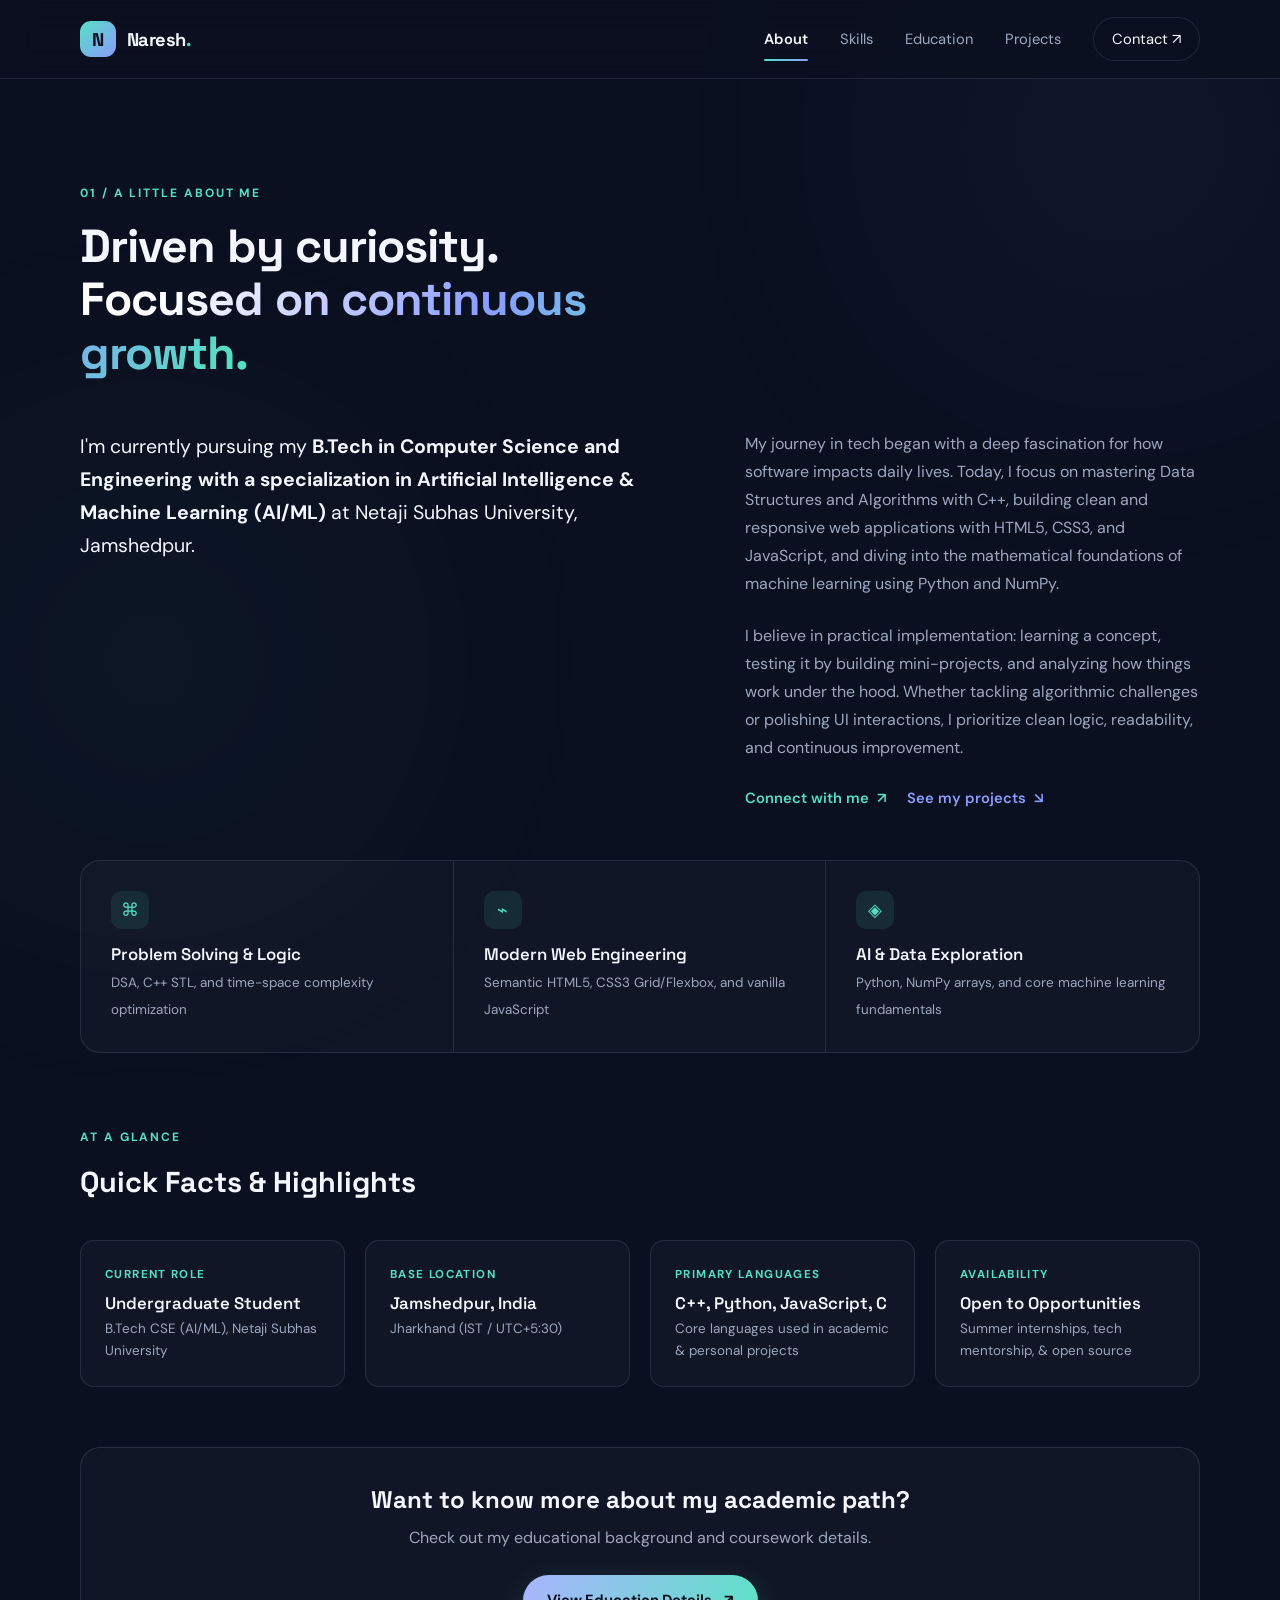
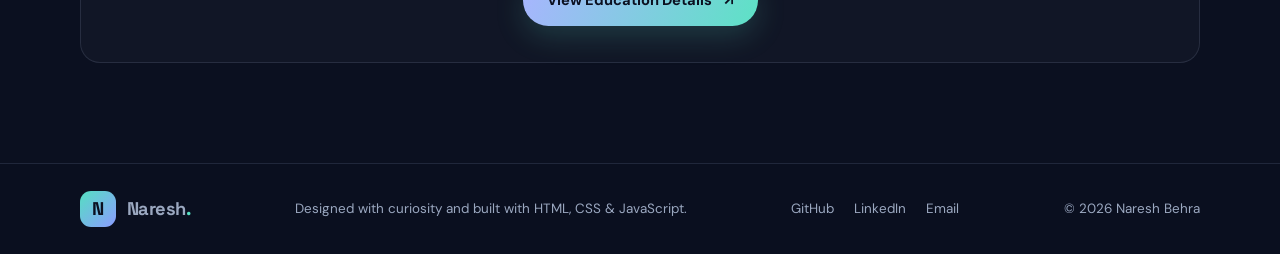
==== about.html @ 18ef7a57 "feat: complete professional portfolio upgrade with assets" ====
<!DOCTYPE html>
<html lang="en">

<head>
    <meta charset="UTF-8">
    <meta name="viewport" content="width=device-width, initial-scale=1.0">

    <meta name="description"
        content="About Naresh Behra - B.Tech CSE (AI/ML) undergraduate, developer, and problem solver from Jamshedpur.">
    <meta name="keywords" content="Naresh Behra, About, Bio, CSE AI ML, Jamshedpur, Netaji Subhas University">
    <meta name="theme-color" content="#0b1020">

    <title>About | Naresh Behra</title>

    <!-- Google Fonts -->
    <link rel="preconnect" href="https://fonts.googleapis.com">
    <link rel="preconnect" href="https://fonts.gstatic.com" crossorigin>
    <link
        href="https://fonts.googleapis.com/css2?family=DM+Sans:ital,wght@0,400;0,500;0,600;0,700;1,400&family=Space+Grotesk:wght@400;500;600;700&display=swap"
        rel="stylesheet">

    <!-- CSS -->
    <link rel="stylesheet" href="style.css">

    <!-- JavaScript -->
    <script src="script.js" defer></script>
</head>

<body>

    <!-- Background Glows -->
    <div class="ambient ambient-one" aria-hidden="true"></div>
    <div class="ambient ambient-two" aria-hidden="true"></div>

    <!-- Navigation Header -->
    <header class="site-header">
        <nav class="nav container" aria-label="Main navigation">
            <a class="brand" href="index.html">
                <span class="brand-mark">N</span>
                <span>Naresh<span class="brand-dot">.</span></span>
            </a>

            <button class="menu-toggle" id="menuToggle" aria-label="Open navigation" aria-expanded="false">
                ☰
            </button>

            <div class="nav-links" id="navLinks">
                <a href="about.html" class="active">About</a>
                <a href="skills.html">Skills</a>
                <a href="education.html">Education</a>
                <a href="projects.html">Projects</a>
                <a href="contact.html" class="nav-contact">Contact <span>↗</span></a>
            </div>
        </nav>
    </header>

    <!-- Main Content -->
    <main>
        <section class="section container">
            <div class="section-heading">
                <p class="eyebrow">01 / A LITTLE ABOUT ME</p>
                <h2>
                    Driven by curiosity.<br>
                    <span class="gradient-text">Focused on continuous growth.</span>
                </h2>
            </div>

            <!-- About Intro Grid -->
            <div class="about-grid">
                <p class="about-lead">
                    I'm currently pursuing my <strong>B.Tech in Computer Science and Engineering with a specialization in
                    Artificial Intelligence & Machine Learning (AI/ML)</strong> at Netaji Subhas University, Jamshedpur.
                </p>

                <div class="about-detail">
                    <p>
                        My journey in tech began with a deep fascination for how software impacts daily lives. Today, I
                        focus on mastering Data Structures and Algorithms with C++, building clean and responsive web
                        applications with HTML5, CSS3, and JavaScript, and diving into the mathematical foundations of
                        machine learning using Python and NumPy.
                    </p>

                    <p>
                        I believe in practical implementation: learning a concept, testing it by building mini-projects,
                        and analyzing how things work under the hood. Whether tackling algorithmic challenges or
                        polishing UI interactions, I prioritize clean logic, readability, and continuous improvement.
                    </p>

                    <div style="display: flex; gap: 20px; align-items: center; margin-top: 10px;">
                        <a class="text-link" href="contact.html">Connect with me <span>↗</span></a>
                        <a class="text-link" href="projects.html" style="color: var(--accent);">See my projects <span>↘</span></a>
                    </div>
                </div>
            </div>

            <!-- Core Focus Pillars Strip -->
            <div class="value-strip">
                <div>
                    <span class="value-icon">⌘</span>
                    <strong>Problem Solving & Logic</strong>
                    <small>DSA, C++ STL, and time-space complexity optimization</small>
                </div>

                <div>
                    <span class="value-icon">⌁</span>
                    <strong>Modern Web Engineering</strong>
                    <small>Semantic HTML5, CSS3 Grid/Flexbox, and vanilla JavaScript</small>
                </div>

                <div>
                    <span class="value-icon">◈</span>
                    <strong>AI & Data Exploration</strong>
                    <small>Python, NumPy arrays, and core machine learning fundamentals</small>
                </div>
            </div>

            <!-- Quick Profile Snapshot Cards -->
            <div style="margin-top: 70px;">
                <div class="section-heading" style="margin-bottom: 30px;">
                    <p class="eyebrow">AT A GLANCE</p>
                    <h3 style="font: 700 1.8rem 'Space Grotesk', sans-serif; margin: 0;">Quick Facts & Highlights</h3>
                </div>

                <div class="info-cards-grid">
                    <div class="info-card">
                        <div class="info-card-label">Current Role</div>
                        <div class="info-card-value">Undergraduate Student</div>
                        <p class="info-card-desc">B.Tech CSE (AI/ML), Netaji Subhas University</p>
                    </div>

                    <div class="info-card">
                        <div class="info-card-label">Base Location</div>
                        <div class="info-card-value">Jamshedpur, India</div>
                        <p class="info-card-desc">Jharkhand (IST / UTC+5:30)</p>
                    </div>

                    <div class="info-card">
                        <div class="info-card-label">Primary Languages</div>
                        <div class="info-card-value">C++, Python, JavaScript, C</div>
                        <p class="info-card-desc">Core languages used in academic & personal projects</p>
                    </div>

                    <div class="info-card">
                        <div class="info-card-label">Availability</div>
                        <div class="info-card-value">Open to Opportunities</div>
                        <p class="info-card-desc">Summer internships, tech mentorship, & open source</p>
                    </div>
                </div>
            </div>

            <!-- Call to action block -->
            <div style="margin-top: 60px; padding: 36px; border-radius: var(--radius-lg); background: var(--surface-card); border: 1px solid var(--line); text-align: center;">
                <h3 style="margin: 0 0 10px; font: 700 1.5rem 'Space Grotesk', sans-serif;">Want to know more about my academic path?</h3>
                <p style="color: var(--muted); margin: 0 0 24px;">Check out my educational background and coursework details.</p>
                <a href="education.html" class="button button-primary">View Education Details <span>↗</span></a>
            </div>

        </section>
    </main>

    <!-- Footer -->
    <footer class="site-footer">
        <div class="container footer-inner">
            <a class="brand" href="index.html">
                <span class="brand-mark">N</span>
                <span>Naresh<span class="brand-dot">.</span></span>
            </a>

            <p>Designed with curiosity and built with HTML, CSS & JavaScript.</p>

            <div class="footer-links">
                <a href="https://github.com/NB-CSE" target="_blank" rel="noopener noreferrer">GitHub</a>
                <a href="https://www.linkedin.com/in/naresh-b25269381" target="_blank" rel="noopener noreferrer">LinkedIn</a>
                <a href="mailto:nareshbehra911@gmail.com">Email</a>
            </div>

            <span>© <span class="current-year">2026</span> Naresh Behra</span>
        </div>
    </footer>

</body>

</html>
---- style.css ----
@import url('https://fonts.googleapis.com/css2?family=DM+Sans:ital,wght@0,400;0,500;0,600;0,700;1,400&family=Space+Grotesk:wght@400;500;600;700&display=swap');

/* ==========================================================================
   1. ROOT VARIABLES & THEME SETUP
   ========================================================================== */

:root {
    --bg: #0b1020;
    --surface: #111a2e;
    --surface-2: #151f35;
    --surface-card: rgba(255, 255, 255, 0.028);
    --surface-card-hover: rgba(255, 255, 255, 0.055);
    --text: #f4f7ff;
    --muted: #9ba8c0;
    --line: rgba(184, 202, 235, .13);
    --line-highlight: rgba(85, 223, 194, 0.35);
    --accent: #8b9cff;
    --accent-2: #55dfc2;
    --accent-glow: rgba(85, 223, 194, 0.18);
    --max: 1120px;
    --radius-sm: 8px;
    --radius-md: 14px;
    --radius-lg: 20px;
    --radius-full: 9999px;
    --shadow-soft: 0 10px 30px rgba(0, 0, 0, 0.35);
    --shadow-hover: 0 20px 45px rgba(0, 0, 0, 0.45);
}

/* ==========================================================================
   2. GLOBAL RESET & BASE STYLES
   ========================================================================== */

*, *::before, *::after {
    box-sizing: border-box;
}

html {
    scroll-behavior: smooth;
    scroll-padding-top: 90px;
}

body {
    margin: 0;
    color: var(--text);
    background: var(--bg);
    font-family: 'DM Sans', -apple-system, BlinkMacSystemFont, 'Segoe UI', Roboto, sans-serif;
    line-height: 1.65;
    overflow-x: hidden;
    -webkit-font-smoothing: antialiased;
    -moz-osx-font-smoothing: grayscale;
}

a {
    color: inherit;
    text-decoration: none;
}

button, input, textarea {
    font: inherit;
}

img {
    max-width: 100%;
    height: auto;
    display: block;
}

.container {
    width: min(var(--max), calc(100% - 48px));
    margin-inline: auto;
}

/* ==========================================================================
   3. AMBIENT GLOW BACKGROUNDS
   ========================================================================== */

.ambient {
    position: fixed;
    border-radius: 50%;
    filter: blur(140px);
    z-index: -1;
    pointer-events: none;
    opacity: 0.65;
}

.ambient-one {
    top: -120px;
    right: -100px;
    width: 520px;
    height: 520px;
    background: radial-gradient(circle, rgba(139, 156, 255, .22), transparent 70%);
}

.ambient-two {
    top: 40%;
    left: -150px;
    width: 600px;
    height: 600px;
    background: radial-gradient(circle, rgba(85, 223, 194, .14), transparent 70%);
}

/* ==========================================================================
   4. NAVIGATION BAR
   ========================================================================== */

.site-header {
    position: sticky;
    top: 0;
    z-index: 100;
    background: rgba(11, 16, 32, .82);
    backdrop-filter: blur(18px);
    -webkit-backdrop-filter: blur(18px);
    border-bottom: 1px solid var(--line);
    transition: background 0.3s;
}

.nav {
    min-height: 78px;
    display: flex;
    align-items: center;
    justify-content: space-between;
}

.brand {
    display: inline-flex;
    align-items: center;
    gap: 11px;
    font: 700 1.15rem 'Space Grotesk', sans-serif;
    letter-spacing: -.03em;
    transition: transform 0.2s;
}

.brand:hover {
    transform: scale(1.02);
}

.brand-mark {
    display: grid;
    place-items: center;
    width: 36px;
    height: 36px;
    border-radius: 11px;
    color: #0b1020;
    background: linear-gradient(135deg, var(--accent-2), var(--accent));
    font-weight: 800;
}

.brand-dot {
    color: var(--accent-2);
}

.nav-links {
    display: flex;
    align-items: center;
    gap: 32px;
    color: var(--muted);
    font-size: .92rem;
}

.nav-links a {
    position: relative;
    padding: 6px 0;
    transition: color .2s;
}

.nav-links a:hover,
.nav-links a:focus-visible {
    color: var(--text);
}

/* Active Nav Link Styling */
.nav-links a.active {
    color: var(--text);
    font-weight: 600;
}

.nav-links a.active::after {
    content: '';
    position: absolute;
    bottom: -4px;
    left: 0;
    width: 100%;
    height: 2px;
    background: linear-gradient(90deg, var(--accent-2), var(--accent));
    border-radius: 2px;
}

.nav-contact {
    color: var(--text) !important;
    border: 1px solid var(--line);
    border-radius: var(--radius-full);
    padding: 9px 18px !important;
    transition: all .25s ease !important;
}

.nav-contact:hover {
    border-color: var(--accent-2);
    background: rgba(85, 223, 194, .1);
    transform: translateY(-2px);
}

.nav-contact.active {
    border-color: var(--accent-2) !important;
    background: rgba(85, 223, 194, .15) !important;
}

.nav-contact.active::after {
    display: none;
}

.menu-toggle {
    display: none;
    border: 1px solid var(--line);
    color: var(--text);
    background: var(--surface);
    border-radius: 10px;
    padding: 8px 12px;
    cursor: pointer;
    font-size: 1.15rem;
    transition: background 0.2s, border-color 0.2s;
}

.menu-toggle:hover {
    border-color: var(--accent-2);
}

/* ==========================================================================
   5. HERO SECTION
   ========================================================================== */

.hero {
    min-height: calc(100vh - 78px);
    display: grid;
    grid-template-columns: 1.15fr .85fr;
    gap: 40px;
    align-items: center;
    position: relative;
    padding-top: 40px;
    padding-bottom: 80px;
}

.eyebrow {
    display: inline-flex;
    align-items: center;
    gap: 9px;
    margin: 0 0 16px;
    font-size: .75rem;
    letter-spacing: .16em;
    font-weight: 700;
    color: var(--accent-2);
    text-transform: uppercase;
}

.status-dot {
    width: 8px;
    height: 8px;
    border-radius: 50%;
    background: var(--accent-2);
    box-shadow: 0 0 0 4px rgba(85, 223, 194, .25);
    animation: pulse 2.4s infinite;
}

@keyframes pulse {
    0%, 100% {
        box-shadow: 0 0 0 3px rgba(85, 223, 194, .3);
    }
    50% {
        box-shadow: 0 0 0 8px rgba(85, 223, 194, 0);
    }
}

h1 {
    font: 700 clamp(2.6rem, 5.2vw, 4.4rem) / 1.08 'Space Grotesk', sans-serif;
    letter-spacing: -.03em;
    margin: 0 0 22px;
}

.gradient-text {
    background: linear-gradient(120deg, #fff 15%, var(--accent) 60%, var(--accent-2) 95%);
    -webkit-background-clip: text;
    background-clip: text;
    -webkit-text-fill-color: transparent;
}

.outline-text {
    color: transparent;
    -webkit-text-stroke: 1px #8e9dbf;
}

.hero-description {
    max-width: 560px;
    color: var(--muted);
    font-size: 1.06rem;
    line-height: 1.7;
    margin-bottom: 30px;
}

.hero-actions {
    display: flex;
    flex-wrap: wrap;
    gap: 14px;
    align-items: center;
}

.button {
    display: inline-flex;
    align-items: center;
    gap: 12px;
    padding: 13px 24px;
    border-radius: var(--radius-full);
    font-weight: 700;
    font-size: .92rem;
    transition: transform .2s ease, box-shadow .2s ease, background .2s ease, border-color .2s ease;
    cursor: pointer;
}

.button:hover {
    transform: translateY(-3px);
}

.button-primary {
    color: #0b1020;
    background: linear-gradient(110deg, #a9b4ff, #5de2c5);
    box-shadow: 0 10px 30px rgba(94, 226, 197, .18);
    border: none;
}

.button-primary:hover {
    box-shadow: 0 15px 35px rgba(94, 226, 197, .3);
}

.button-quiet {
    border: 1px solid var(--line);
    background: rgba(255, 255, 255, .03);
    color: var(--text);
}

.button-quiet:hover {
    border-color: var(--accent);
    background: rgba(139, 156, 255, 0.1);
}

.hero-meta {
    display: flex;
    align-items: center;
    gap: 14px;
    margin-top: 36px;
    color: var(--muted);
    font-size: .84rem;
}

.meta-line {
    width: 32px;
    height: 1px;
    background: var(--line);
}

/* ==========================================================================
   6. STATS STRIP
   ========================================================================== */

.stats-strip {
    display: grid;
    grid-template-columns: repeat(auto-fit, minmax(180px, 1fr));
    gap: 20px;
    margin-top: 48px;
    padding: 24px 30px;
    border: 1px solid var(--line);
    border-radius: var(--radius-lg);
    background: rgba(17, 26, 46, 0.55);
    backdrop-filter: blur(10px);
}

.stat-item {
    display: flex;
    flex-direction: column;
}

.stat-number {
    font: 700 1.65rem 'Space Grotesk', sans-serif;
    color: var(--text);
    background: linear-gradient(135deg, #ffffff, var(--accent-2));
    -webkit-background-clip: text;
    -webkit-text-fill-color: transparent;
    line-height: 1.2;
}

.stat-label {
    font-size: 0.8rem;
    color: var(--muted);
    margin-top: 5px;
    letter-spacing: 0.04em;
}

/* ==========================================================================
   7. PROFILE IMAGE & VISUAL FRAME
   ========================================================================== */

.hero-visual {
    position: relative;
    justify-self: end;
    width: 100%;
    max-width: 420px;
}

.photo-frame {
    position: relative;
    padding: 18px;
    border: 1px solid rgba(178, 195, 230, .22);
    border-radius: 25px;
    background: linear-gradient(145deg, rgba(255, 255, 255, .08), rgba(255, 255, 255, .015));
    box-shadow: 0 30px 80px rgba(0, 0, 0, .45);
    backdrop-filter: blur(12px);
    overflow: hidden;
}

.photo-topline {
    display: flex;
    justify-content: space-between;
    align-items: center;
    margin-bottom: 14px;
    font-size: .67rem;
    letter-spacing: .15em;
    color: var(--muted);
}

.live-label {
    display: inline-flex;
    align-items: center;
    gap: 7px;
    color: var(--accent-2);
}

.live-label i {
    width: 6px;
    height: 6px;
    border-radius: 50%;
    background: var(--accent-2);
}

.profile-photo {
    display: block;
    width: 100%;
    height: auto;
    max-height: 380px;
    object-fit: cover;
    object-position: center top;
    border-radius: 14px;
    background: linear-gradient(135deg, #1b263b, #0f172a);
    transition: transform .3s ease;
}

.profile-photo:hover {
    transform: scale(1.02);
}

/* Graceful Fallback if profile image fails to load */
.profile-photo.img-fallback {
    display: none !important;
}

.avatar-fallback {
    display: none;
    width: 100%;
    height: 320px;
    border-radius: 14px;
    background: linear-gradient(135deg, #18233c, #0e1526);
    border: 1px dashed rgba(85, 223, 194, 0.35);
    flex-direction: column;
    align-items: center;
    justify-content: center;
    text-align: center;
    padding: 20px;
}

.avatar-fallback.show {
    display: flex;
}

.avatar-fallback-initials {
    width: 90px;
    height: 90px;
    border-radius: 50%;
    background: linear-gradient(135deg, var(--accent-2), var(--accent));
    color: #0b1020;
    display: grid;
    place-items: center;
    font: 700 2.2rem 'Space Grotesk', sans-serif;
    box-shadow: 0 10px 25px rgba(85, 223, 194, 0.25);
    margin-bottom: 12px;
}

.avatar-fallback-name {
    font: 600 1.15rem 'Space Grotesk', sans-serif;
    color: var(--text);
    margin-bottom: 4px;
}

.avatar-fallback-tag {
    color: var(--accent-2);
    font-size: 0.75rem;
    letter-spacing: 0.1em;
    font-weight: 600;
}

.photo-caption {
    display: flex;
    justify-content: space-between;
    align-items: center;
    padding: 16px 4px 4px;
}

.caption-label {
    display: block;
    color: var(--muted);
    font-size: .62rem;
    letter-spacing: .15em;
}

.photo-caption strong {
    font: 600 1.05rem 'Space Grotesk', sans-serif;
}

.caption-symbol {
    color: var(--accent-2);
}

/* ==========================================================================
   8. FLOATING ELEMENTS & ORBITS
   ========================================================================== */

.floating-chip {
    position: absolute;
    display: inline-flex;
    align-items: center;
    gap: 9px;
    padding: 9px 15px;
    border-radius: var(--radius-full);
    font-size: .78rem;
    font-weight: 600;
    backdrop-filter: blur(14px);
    box-shadow: 0 10px 25px rgba(0, 0, 0, .35);
    z-index: 2;
    animation: float 6s ease-in-out infinite;
}

.chip-top {
    top: 55px;
    left: -28px;
    color: var(--accent-2);
    border: 1px solid rgba(85, 223, 194, .35);
    background: rgba(14, 25, 45, .88);
}

.chip-bottom {
    bottom: 50px;
    right: -24px;
    color: var(--accent);
    border: 1px solid rgba(139, 156, 255, .35);
    background: rgba(18, 23, 49, .88);
    animation-delay: -3s;
}

@keyframes float {
    0%, 100% {
        transform: translateY(0);
    }
    50% {
        transform: translateY(-8px);
    }
}

.orbit {
    position: absolute;
    border-radius: 50%;
    border: 1px dashed rgba(162, 184, 226, .18);
    z-index: -1;
    pointer-events: none;
}

.orbit-one {
    width: 440px;
    height: 440px;
    top: -40px;
    right: -40px;
}

.orbit-two {
    width: 520px;
    height: 520px;
    top: -80px;
    right: -80px;
}

.scroll-cue {
    position: absolute;
    bottom: 15px;
    left: 0;
    display: inline-flex;
    align-items: center;
    gap: 12px;
    color: var(--muted);
    font-size: .68rem;
    letter-spacing: .15em;
    font-weight: 700;
    transition: color 0.2s;
}

.scroll-cue:hover {
    color: var(--text);
}

.scroll-mouse {
    width: 14px;
    height: 24px;
    border: 1.5px solid var(--muted);
    border-radius: 12px;
    position: relative;
}

.scroll-mouse::after {
    content: '';
    position: absolute;
    top: 4px;
    left: 50%;
    transform: translateX(-50%);
    width: 2px;
    height: 5px;
    background: var(--accent-2);
    border-radius: 2px;
    animation: scrollWheel 2s infinite;
}

@keyframes scrollWheel {
    0% {
        opacity: 0;
        transform: translate(-50%, 0);
    }
    40% {
        opacity: 1;
    }
    100% {
        opacity: 0;
        transform: translate(-50%, 8px);
    }
}

/* ==========================================================================
   9. GENERAL SECTIONS
   ========================================================================== */

.section {
    padding-top: 100px;
    padding-bottom: 100px;
    position: relative;
}

.section-alt {
    background: linear-gradient(180deg, rgba(255, 255, 255, .015), rgba(255, 255, 255, .003));
    border-top: 1px solid var(--line);
    border-bottom: 1px solid var(--line);
}

.section-heading {
    max-width: 660px;
    margin-bottom: 50px;
}

.section-heading h2 {
    font: 700 clamp(1.9rem, 3.8vw, 2.9rem) / 1.15 'Space Grotesk', sans-serif;
    letter-spacing: -.02em;
    margin: 0 0 16px;
}

.muted-heading {
    color: var(--muted);
}

.section-intro {
    color: var(--muted);
    font-size: 1.05rem;
    margin: 0;
}

/* ==========================================================================
   10. ABOUT SECTION
   ========================================================================== */

.about-grid {
    display: grid;
    grid-template-columns: 1.15fr .85fr;
    gap: 50px;
    align-items: start;
}

.about-lead {
    font-size: 1.22rem;
    line-height: 1.7;
    color: var(--text);
    margin-top: 0;
}

.about-detail p {
    color: var(--muted);
    font-size: 1rem;
    line-height: 1.75;
    margin-top: 0;
    margin-bottom: 24px;
}

.text-link {
    display: inline-flex;
    align-items: center;
    gap: 8px;
    color: var(--accent-2);
    font-weight: 600;
    font-size: .92rem;
    transition: gap .2s ease;
}

.text-link:hover {
    gap: 12px;
}

.value-strip {
    display: grid;
    grid-template-columns: repeat(3, 1fr);
    margin-top: 50px;
    border: 1px solid var(--line);
    border-radius: var(--radius-lg);
    background: var(--surface-card);
    overflow: hidden;
}

.value-strip > div {
    padding: 30px;
    border-right: 1px solid var(--line);
    transition: background .2s;
}

.value-strip > div:last-child {
    border-right: 0;
}

.value-strip > div:hover {
    background: rgba(255, 255, 255, .02);
}

.value-icon {
    display: grid;
    place-items: center;
    width: 38px;
    height: 38px;
    border-radius: 10px;
    background: rgba(85, 223, 194, .1);
    color: var(--accent-2);
    font-size: 1.15rem;
    margin-bottom: 14px;
}

.value-strip strong {
    display: block;
    font: 600 1.05rem 'Space Grotesk', sans-serif;
    margin-bottom: 4px;
}

.value-strip small {
    color: var(--muted);
    font-size: .84rem;
}

/* Quick Facts / Info Table */
.info-cards-grid {
    display: grid;
    grid-template-columns: repeat(auto-fit, minmax(240px, 1fr));
    gap: 20px;
    margin-top: 40px;
}

.info-card {
    padding: 24px;
    border: 1px solid var(--line);
    border-radius: var(--radius-md);
    background: var(--surface-card);
    transition: transform .2s, border-color .2s;
}

.info-card:hover {
    transform: translateY(-3px);
    border-color: var(--line-highlight);
}

.info-card-label {
    font-size: 0.72rem;
    letter-spacing: 0.12em;
    color: var(--accent-2);
    font-weight: 700;
    text-transform: uppercase;
    margin-bottom: 8px;
}

.info-card-value {
    font: 600 1.05rem 'Space Grotesk', sans-serif;
    color: var(--text);
    margin-bottom: 4px;
}

.info-card-desc {
    font-size: 0.84rem;
    color: var(--muted);
    margin: 0;
}

/* ==========================================================================
   11. SKILLS SECTION
   ========================================================================== */

.skills-category {
    margin-bottom: 50px;
}

.skills-category-title {
    font: 700 1.3rem 'Space Grotesk', sans-serif;
    color: var(--text);
    margin-bottom: 22px;
    display: flex;
    align-items: center;
    gap: 12px;
}

.skills-category-title span {
    color: var(--accent-2);
}

.skills-grid-modern {
    display: grid;
    grid-template-columns: repeat(auto-fit, minmax(260px, 1fr));
    gap: 20px;
}

.skill-card-modern {
    padding: 24px;
    border: 1px solid var(--line);
    border-radius: var(--radius-lg);
    background: var(--surface-card);
    transition: transform .25s ease, border-color .25s ease, background .25s ease;
    display: flex;
    flex-direction: column;
}

.skill-card-modern:hover {
    transform: translateY(-4px);
    border-color: var(--line-highlight);
    background: var(--surface-card-hover);
}

.skill-card-header {
    display: flex;
    align-items: center;
    gap: 14px;
    margin-bottom: 14px;
}

.skill-card-icon {
    width: 44px;
    height: 44px;
    border-radius: 12px;
    background: rgba(85, 223, 194, 0.12);
    color: var(--accent-2);
    display: grid;
    place-items: center;
    font-size: 1.3rem;
    flex-shrink: 0;
}

.skill-card-modern h3 {
    margin: 0;
    font: 700 1.15rem 'Space Grotesk', sans-serif;
}

.skill-card-modern p {
    color: var(--muted);
    font-size: .88rem;
    line-height: 1.6;
    margin: 0 0 16px;
    flex-grow: 1;
}

.skill-tags {
    display: flex;
    flex-wrap: wrap;
    gap: 7px;
}

.skill-tags span {
    padding: 4px 10px;
    border: 1px solid var(--line);
    border-radius: var(--radius-full);
    font-size: .75rem;
    color: var(--muted);
    background: rgba(255, 255, 255, .02);
    transition: border-color 0.2s, color 0.2s;
}

.skill-card-modern:hover .skill-tags span {
    border-color: rgba(85, 223, 194, .25);
    color: var(--text);
}

/* Original Legacy Card support */
.skills-grid {
    display: grid;
    grid-template-columns: repeat(3, 1fr);
    gap: 24px;
}

.skill-card {
    padding: 34px;
    border: 1px solid var(--line);
    border-radius: var(--radius-lg);
    background: var(--surface-card);
    transition: transform .25s ease, border-color .25s ease;
    display: flex;
    flex-direction: column;
}

.skill-card:hover {
    transform: translateY(-4px);
    border-color: var(--line-highlight);
}

.skill-icon {
    width: 44px;
    height: 44px;
    border-radius: 12px;
    background: rgba(85, 223, 194, .1);
    color: var(--accent-2);
    display: grid;
    place-items: center;
    font-size: 1.25rem;
    margin-bottom: 22px;
}

.skill-card h3 {
    margin: 0 0 10px;
    font: 700 1.25rem 'Space Grotesk', sans-serif;
}

.skill-card p {
    color: var(--muted);
    font-size: .92rem;
    margin: 0 0 20px;
    line-height: 1.6;
    flex-grow: 1;
}

/* ==========================================================================
   12. EDUCATION SECTION
   ========================================================================== */

.education-list {
    display: flex;
    flex-direction: column;
    gap: 24px;
}

.education-card {
    display: flex;
    align-items: flex-start;
    gap: 24px;
    padding: 32px;
    border: 1px solid var(--line);
    border-radius: var(--radius-lg);
    background: linear-gradient(110deg, rgba(139, 156, 255, .06), rgba(85, 223, 194, .025));
    transition: transform .25s ease, border-color .25s ease;
}

.education-card:hover {
    transform: translateY(-3px);
    border-color: rgba(139, 156, 255, .35);
}

.education-icon {
    display: grid;
    place-items: center;
    flex: 0 0 54px;
    height: 54px;
    border-radius: 16px;
    color: var(--accent-2);
    background: rgba(85, 223, 194, .12);
    font-size: 1.45rem;
}

.education-copy {
    flex: 1;
}

.card-kicker {
    color: var(--accent-2);
    font-size: .7rem;
    font-weight: 700;
    letter-spacing: .14em;
    margin-bottom: 8px;
    text-transform: uppercase;
}

.education-copy h3 {
    margin: 0 0 6px;
    font: 700 1.25rem 'Space Grotesk', sans-serif;
}

.education-institution {
    color: var(--text);
    font-weight: 500;
    margin: 0 0 4px;
}

.education-duration {
    color: var(--muted);
    font-size: 0.85rem;
    margin: 0 0 14px;
}

.education-description {
    color: var(--muted);
    font-size: 0.92rem;
    line-height: 1.65;
    margin: 0 0 16px;
}

.education-coursework {
    display: flex;
    flex-wrap: wrap;
    gap: 7px;
    align-items: center;
}

.education-coursework-label {
    font-size: 0.75rem;
    font-weight: 600;
    color: var(--muted);
    margin-right: 4px;
}

.education-chip {
    padding: 3px 10px;
    border-radius: 6px;
    background: rgba(255, 255, 255, 0.04);
    border: 1px solid var(--line);
    font-size: 0.74rem;
    color: var(--text);
}

.education-badge {
    padding: 8px 14px;
    border: 1px solid var(--line);
    border-radius: var(--radius-full);
    color: var(--accent-2);
    font-size: .78rem;
    font-weight: 600;
    white-space: nowrap;
}

/* ==========================================================================
   13. PROJECT SECTION
   ========================================================================== */

.projects-list {
    display: flex;
    flex-direction: column;
    gap: 36px;
}

.project-card {
    display: grid;
    grid-template-columns: .9fr 1.1fr;
    overflow: hidden;
    border: 1px solid var(--line);
    border-radius: 22px;
    background: var(--surface-card);
    transition: transform .25s ease, border-color .25s ease, box-shadow .25s ease;
}

.project-card:hover {
    transform: translateY(-4px);
    border-color: var(--line-highlight);
    box-shadow: 0 25px 60px rgba(0, 0, 0, .4);
}

.project-art {
    min-height: 320px;
    display: grid;
    place-items: center;
    position: relative;
    overflow: hidden;
    background: radial-gradient(circle at 50% 45%, rgba(85, 223, 194, .18), transparent 50%), linear-gradient(145deg, #18263f, #0f1728);
}

.art-window {
    width: 68%;
    height: 195px;
    padding: 14px;
    border: 1px solid rgba(190, 210, 245, .25);
    border-radius: 13px;
    background: rgba(8, 14, 27, .75);
    transform: rotate(-4deg);
    box-shadow: 0 25px 60px rgba(0, 0, 0, .35);
}

.window-dots {
    display: flex;
    gap: 5px;
}

.window-dots i {
    width: 6px;
    height: 6px;
    border-radius: 50%;
    background: #8090b0;
}

.art-lines {
    display: grid;
    gap: 9px;
    margin-top: 22px;
}

.art-lines span {
    height: 6px;
    border-radius: 8px;
    background: linear-gradient(90deg, #8b9cff, rgba(85, 223, 194, .25));
}

.art-lines span:nth-child(1) { width: 75%; }
.art-lines span:nth-child(2) { width: 48%; }
.art-lines span:nth-child(3) { width: 62%; }

.art-orb {
    display: grid;
    place-items: center;
    width: 52px;
    height: 52px;
    margin: 12px auto 0;
    border-radius: 50%;
    color: #0b1020;
    background: linear-gradient(135deg, #aab5ff, #5de2c5);
    font: 700 1.15rem 'Space Grotesk', sans-serif;
}

.art-label {
    position: absolute;
    bottom: 18px;
    left: 22px;
    color: #93a2bf;
    font-size: .67rem;
    letter-spacing: .15em;
    font-weight: 600;
}

.project-info {
    padding: 38px;
    display: flex;
    flex-direction: column;
    justify-content: center;
}

.project-status {
    color: var(--accent-2);
    font-size: .7rem;
    font-weight: 700;
    letter-spacing: .14em;
    margin-bottom: 12px;
    text-transform: uppercase;
}

.project-info h3 {
    margin: 0 0 12px;
    font: 700 1.5rem 'Space Grotesk', sans-serif;
}

.project-info p {
    color: var(--muted);
    font-size: .95rem;
    line-height: 1.68;
    margin: 0 0 20px;
}

.project-actions {
    display: flex;
    gap: 12px;
    margin-top: 22px;
    flex-wrap: wrap;
}

.project-btn {
    display: inline-flex;
    align-items: center;
    gap: 8px;
    padding: 8px 18px;
    border-radius: var(--radius-full);
    font-size: 0.85rem;
    font-weight: 600;
    transition: all .2s ease;
}

.project-btn-primary {
    background: linear-gradient(135deg, var(--accent-2), var(--accent));
    color: #0b1020;
}

.project-btn-primary:hover {
    transform: translateY(-2px);
    box-shadow: 0 8px 20px rgba(85, 223, 194, 0.25);
}

.project-btn-secondary {
    border: 1px solid var(--line);
    color: var(--text);
    background: rgba(255, 255, 255, 0.03);
}

.project-btn-secondary:hover {
    border-color: var(--accent);
    color: var(--accent);
    transform: translateY(-2px);
}

.honesty-note {
    color: var(--muted);
    font-size: .85rem;
    margin: 28px 0 0;
    text-align: center;
}

.honesty-note span {
    color: var(--accent-2);
    margin-right: 6px;
}

/* ==========================================================================
   14. CONTACT SECTION & INTERACTIVE FORM
   ========================================================================== */

.contact-section {
    padding: 100px 0;
    background: linear-gradient(120deg, rgba(139, 156, 255, .08), rgba(85, 223, 194, .045));
}

.contact-grid {
    display: grid;
    grid-template-columns: 1fr 1fr;
    gap: 60px;
    align-items: start;
}

.contact-intro {
    max-width: 440px;
    color: var(--muted);
    margin-top: 18px;
    line-height: 1.7;
    font-size: 1.02rem;
}

.contact-list {
    border-top: 1px solid var(--line);
    margin-top: 30px;
}

.contact-item {
    display: grid;
    grid-template-columns: 42px 1fr auto;
    gap: 16px;
    align-items: center;
    padding: 20px 0;
    border-bottom: 1px solid var(--line);
    transition: background 0.2s;
}

.contact-item:hover {
    border-bottom-color: var(--line-highlight);
}

.contact-icon {
    display: grid;
    place-items: center;
    width: 42px;
    height: 42px;
    border-radius: 12px;
    color: var(--accent-2);
    background: rgba(85, 223, 194, .1);
    font-size: 1.15rem;
}

.contact-item small {
    display: block;
    color: var(--muted);
    font-size: .65rem;
    letter-spacing: .14em;
    font-weight: 700;
}

.contact-item strong {
    display: block;
    font-size: .95rem;
    overflow-wrap: anywhere;
}

.contact-arrow {
    color: var(--accent-2);
    font-size: 1.1rem;
    transition: transform .2s ease;
}

.contact-item:hover .contact-arrow {
    transform: translate(3px, -3px);
}

.copy-btn {
    background: rgba(85, 223, 194, 0.12);
    border: 1px solid rgba(85, 223, 194, 0.25);
    color: var(--accent-2);
    padding: 6px 12px;
    border-radius: var(--radius-full);
    font-size: 0.75rem;
    font-weight: 600;
    cursor: pointer;
    transition: all .2s;
}

.copy-btn:hover {
    background: var(--accent-2);
    color: #0b1020;
}

/* Contact Form Card */
.contact-form-card {
    padding: 36px;
    border: 1px solid var(--line);
    border-radius: var(--radius-lg);
    background: rgba(17, 26, 46, 0.65);
    backdrop-filter: blur(14px);
    box-shadow: 0 20px 50px rgba(0, 0, 0, 0.35);
}

.contact-form-card h3 {
    margin: 0 0 8px;
    font: 700 1.4rem 'Space Grotesk', sans-serif;
}

.contact-form-card p {
    color: var(--muted);
    font-size: 0.9rem;
    margin: 0 0 24px;
}

.form-group {
    margin-bottom: 20px;
}

.form-label {
    display: block;
    font-size: 0.78rem;
    font-weight: 600;
    color: var(--muted);
    margin-bottom: 8px;
    letter-spacing: 0.06em;
    text-transform: uppercase;
}

.form-input, .form-textarea {
    width: 100%;
    padding: 13px 16px;
    border: 1px solid var(--line);
    border-radius: 12px;
    background: rgba(11, 16, 32, 0.85);
    color: var(--text);
    font-family: inherit;
    font-size: 0.95rem;
    transition: border-color .2s, box-shadow .2s;
}

.form-input:focus, .form-textarea:focus {
    outline: none;
    border-color: var(--accent-2);
    box-shadow: 0 0 0 3px rgba(85, 223, 194, 0.16);
}

.form-textarea {
    min-height: 120px;
    resize: vertical;
}

/* Toast Message */
.toast {
    position: fixed;
    bottom: 26px;
    right: 26px;
    padding: 14px 22px;
    background: #141e34;
    color: var(--text);
    border: 1px solid var(--accent-2);
    border-radius: var(--radius-md);
    box-shadow: 0 15px 40px rgba(0, 0, 0, 0.45);
    z-index: 1000;
    font-size: 0.9rem;
    display: flex;
    align-items: center;
    gap: 10px;
    transform: translateY(120px);
    opacity: 0;
    transition: transform .35s cubic-bezier(0.16, 1, 0.3, 1), opacity .3s ease;
    pointer-events: none;
}

.toast.show {
    transform: translateY(0);
    opacity: 1;
    pointer-events: auto;
}

/* ==========================================================================
   15. FOOTER
   ========================================================================== */

.site-footer {
    border-top: 1px solid var(--line);
    background: rgba(11, 16, 32, 0.6);
}

.footer-inner {
    min-height: 90px;
    display: flex;
    align-items: center;
    justify-content: space-between;
    gap: 20px;
    color: var(--muted);
    font-size: .84rem;
}

.footer-inner p {
    margin: 0;
}

.footer-links {
    display: flex;
    gap: 20px;
}

.footer-links a {
    color: var(--muted);
    transition: color 0.2s;
}

.footer-links a:hover {
    color: var(--accent-2);
}

/* ==========================================================================
   16. RESPONSIVE DESIGN
   ========================================================================== */

@media (max-width: 860px) {

    .container {
        width: min(var(--max), calc(100% - 36px));
    }

    .menu-toggle {
        display: block;
    }

    .nav-links {
        display: none;
        position: absolute;
        top: 78px;
        left: 0;
        right: 0;
        padding: 22px 24px 28px;
        flex-direction: column;
        align-items: stretch;
        gap: 18px;
        background: #10182a;
        border-bottom: 1px solid var(--line);
        box-shadow: 0 20px 40px rgba(0, 0, 0, 0.4);
    }

    .nav-links.open {
        display: flex;
    }

    .nav-contact {
        text-align: center;
    }

    .hero {
        grid-template-columns: 1fr;
        gap: 60px;
        padding-top: 50px;
    }

    .hero-visual {
        justify-self: center;
        width: min(85%, 390px);
    }

    .scroll-cue {
        bottom: 15px;
    }

    .about-grid,
    .contact-grid {
        grid-template-columns: 1fr;
        gap: 40px;
    }

    .skills-grid {
        grid-template-columns: 1fr 1fr;
    }

    .project-card {
        grid-template-columns: 1fr;
    }

    .project-art {
        min-height: 260px;
    }
}

@media (max-width: 580px) {

    .section {
        padding-top: 70px;
        padding-bottom: 70px;
    }

    .hero {
        min-height: auto;
        padding-bottom: 90px;
    }

    h1 {
        font-size: clamp(2.3rem, 11vw, 3.5rem);
    }

    .hero-description {
        font-size: .98rem;
    }

    .chip-top {
        left: -15px;
        top: 30px;
    }

    .chip-bottom {
        right: -15px;
        bottom: 30px;
    }

    .value-strip {
        grid-template-columns: 1fr;
    }

    .value-strip > div {
        border-right: 0;
        border-bottom: 1px solid var(--line);
    }

    .value-strip > div:last-child {
        border-bottom: 0;
    }

    .skills-grid {
        grid-template-columns: 1fr;
    }

    .education-card {
        flex-direction: column;
        align-items: flex-start;
        padding: 24px;
        gap: 16px;
    }

    .education-badge {
        align-self: flex-start;
    }

    .project-info {
        padding: 26px;
    }

    .contact-section {
        padding: 70px 0;
    }

    .contact-form-card {
        padding: 24px 20px;
    }

    .footer-inner {
        padding-top: 24px;
        padding-bottom: 24px;
        flex-direction: column;
        align-items: flex-start;
    }
}

/* ==========================================================================
   17. REDUCED MOTION
   ========================================================================== */

@media (prefers-reduced-motion: reduce) {
    *,
    *::before,
    *::after {
        scroll-behavior: auto !important;
        transition-duration: .01ms !important;
        animation-duration: .01ms !important;
    }

    .status-dot,
    .floating-chip,
    .scroll-mouse::after {
        animation: none !important;
    }
}
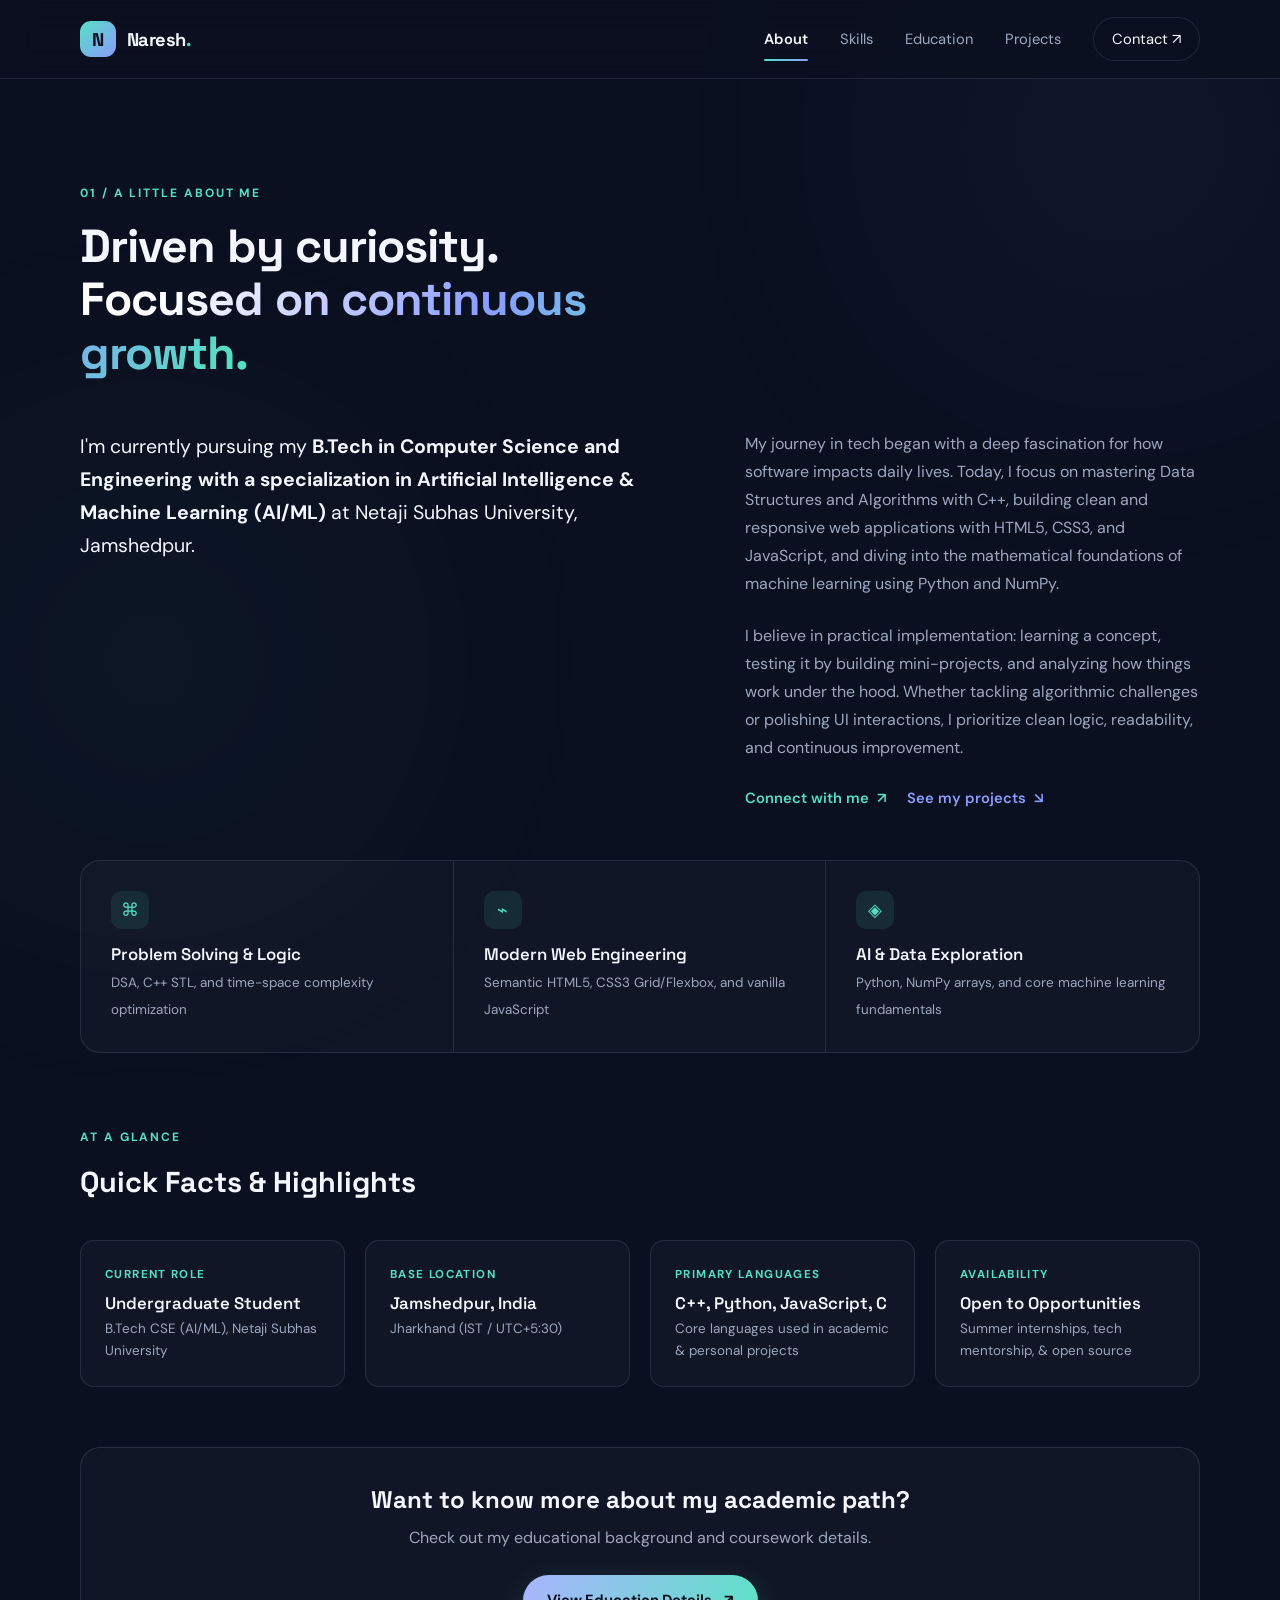
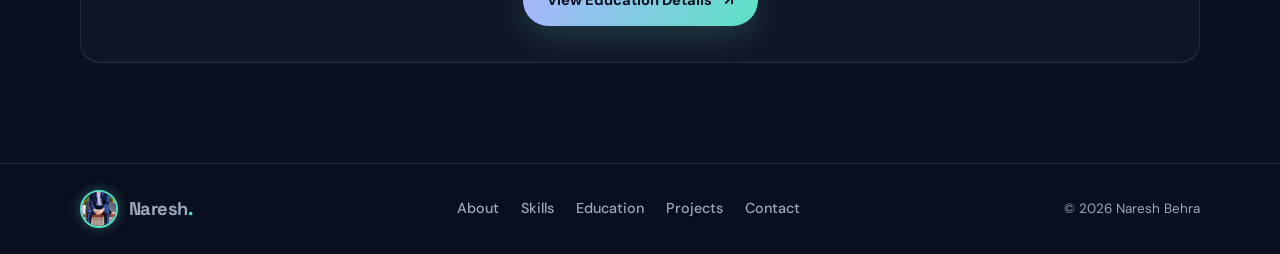
==== commit 4bcbf22a: "feat: add circular profile avatar next to brand name and full navigation links in footer" ====
--- a/about.html
+++ b/about.html
@@ -1,4 +1,4 @@
-<!DOCTYPE html>
+﻿<!DOCTYPE html>
 <html lang="en">
 
 <head>
@@ -162,19 +162,22 @@
     <footer class="site-footer">
         <div class="container footer-inner">
             <a class="brand" href="index.html">
-                <span class="brand-mark">N</span>
+                <img class="brand-avatar" src="assets/images/profile.png" alt="Naresh Behra" onerror="this.style.display='none'; this.nextElementSibling.style.display='grid';">
+                <span class="brand-mark" style="display: none;">N</span>
                 <span>Naresh<span class="brand-dot">.</span></span>
             </a>
 
-            <p>Designed with curiosity and built with HTML, CSS & JavaScript.</p>
-
-            <div class="footer-links">
-                <a href="https://github.com/NB-CSE" target="_blank" rel="noopener noreferrer">GitHub</a>
-                <a href="https://www.linkedin.com/in/naresh-b25269381" target="_blank" rel="noopener noreferrer">LinkedIn</a>
-                <a href="mailto:nareshbehra911@gmail.com">Email</a>
+            <div class="footer-nav">
+                <a href="about.html">About</a>
+                <a href="skills.html">Skills</a>
+                <a href="education.html">Education</a>
+                <a href="projects.html">Projects</a>
+                <a href="contact.html">Contact</a>
             </div>
 
-            <span>© <span class="current-year">2026</span> Naresh Behra</span>
+            <span>
+                © <span class="current-year">2026</span> Naresh Behra
+            </span>
         </div>
     </footer>
 
--- a/style.css
+++ b/style.css
@@ -134,6 +134,22 @@
     transform: scale(1.02);
 }
 
+.brand-avatar {
+    width: 38px;
+    height: 38px;
+    border-radius: 50%;
+    object-fit: cover;
+    border: 2px solid var(--accent-2);
+    box-shadow: 0 0 12px rgba(85, 223, 194, 0.35);
+    flex-shrink: 0;
+    transition: transform 0.2s ease, box-shadow 0.2s ease;
+}
+
+.brand-avatar:hover {
+    transform: scale(1.08);
+    box-shadow: 0 0 16px rgba(85, 223, 194, 0.55);
+}
+
 .brand-mark {
     display: grid;
     place-items: center;
@@ -1435,7 +1451,28 @@
     gap: 20px;
     color: var(--muted);
     font-size: .84rem;
-}
+    flex-wrap: wrap;
+    padding: 20px 0;
+}
+
+.footer-nav {
+    display: flex;
+    align-items: center;
+    gap: 22px;
+    flex-wrap: wrap;
+}
+
+.footer-nav a {
+    color: var(--muted);
+    font-size: 0.9rem;
+    font-weight: 500;
+    transition: color 0.2s ease;
+}
+
+.footer-nav a:hover {
+    color: var(--accent-2);
+}
+
 
 .footer-inner p {
     margin: 0;
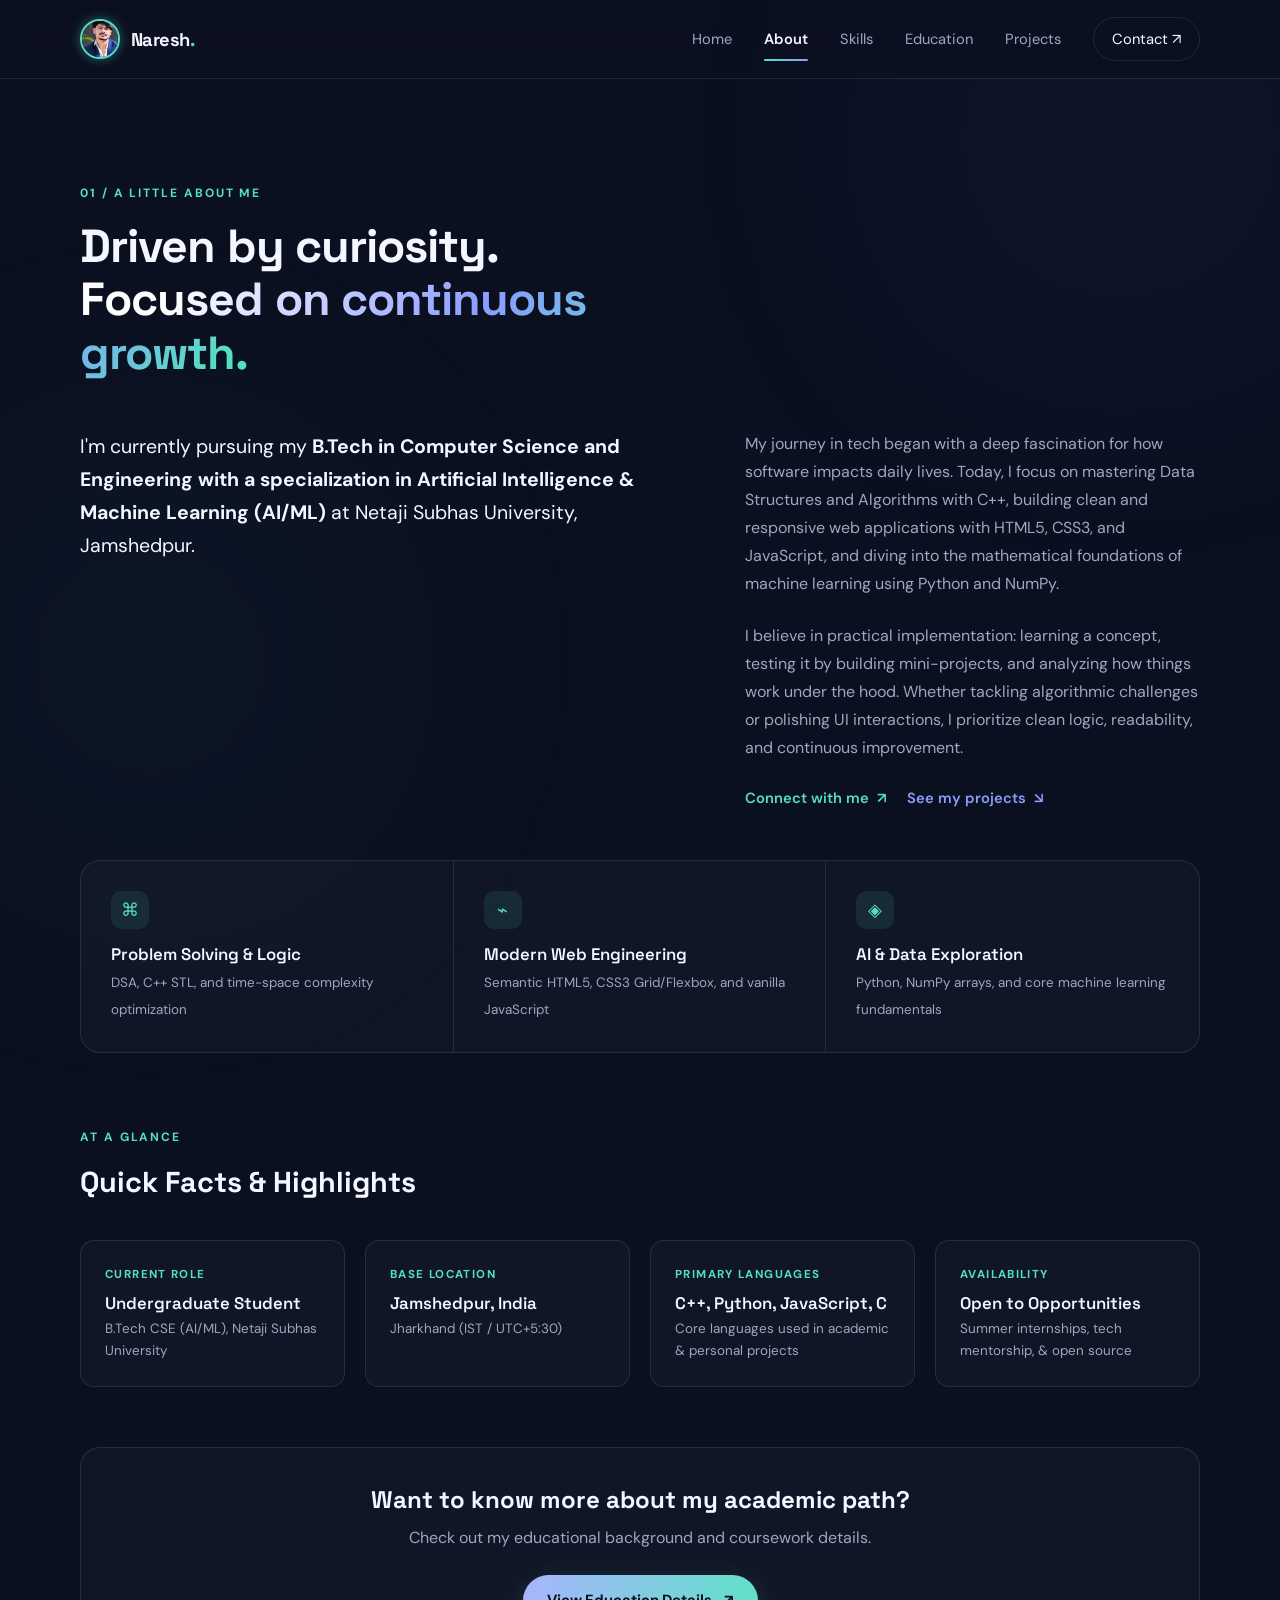
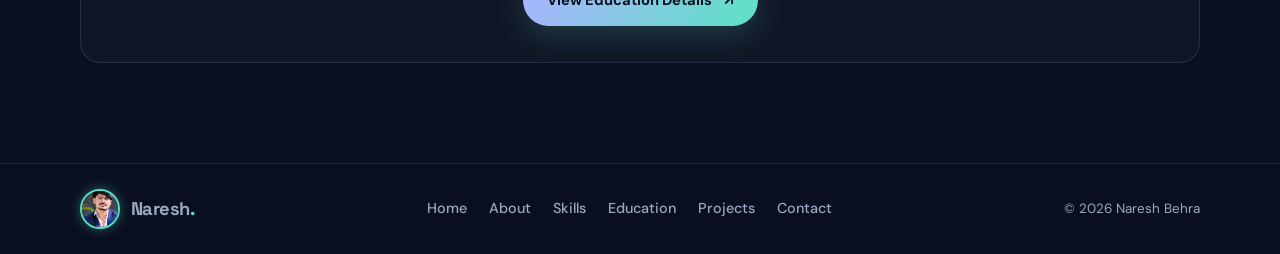
==== commit 8544c726: "feat: adjust image focal position to face and add complete nav links to header and footer" ====
--- a/about.html
+++ b/about.html
@@ -33,10 +33,10 @@
     <div class="ambient ambient-two" aria-hidden="true"></div>
 
     <!-- Navigation Header -->
-    <header class="site-header">
+        <header class="site-header">
         <nav class="nav container" aria-label="Main navigation">
             <a class="brand" href="index.html">
-                <span class="brand-mark">N</span>
+                <img class="brand-avatar" src="assets/images/avatar.png" onerror="this.src='assets/images/profile.png';" alt="Naresh Behra">
                 <span>Naresh<span class="brand-dot">.</span></span>
             </a>
 
@@ -45,6 +45,7 @@
             </button>
 
             <div class="nav-links" id="navLinks">
+                <a href="index.html">Home</a>
                 <a href="about.html" class="active">About</a>
                 <a href="skills.html">Skills</a>
                 <a href="education.html">Education</a>
@@ -159,15 +160,15 @@
     </main>
 
     <!-- Footer -->
-    <footer class="site-footer">
+        <footer class="site-footer">
         <div class="container footer-inner">
             <a class="brand" href="index.html">
-                <img class="brand-avatar" src="assets/images/profile.png" alt="Naresh Behra" onerror="this.style.display='none'; this.nextElementSibling.style.display='grid';">
-                <span class="brand-mark" style="display: none;">N</span>
+                <img class="brand-avatar" src="assets/images/avatar.png" onerror="this.src='assets/images/profile.png';" alt="Naresh Behra">
                 <span>Naresh<span class="brand-dot">.</span></span>
             </a>
 
             <div class="footer-nav">
+                <a href="index.html">Home</a>
                 <a href="about.html">About</a>
                 <a href="skills.html">Skills</a>
                 <a href="education.html">Education</a>
@@ -175,9 +176,9 @@
                 <a href="contact.html">Contact</a>
             </div>
 
-            <span>
-                © <span class="current-year">2026</span> Naresh Behra
-            </span>
+            <div class="footer-copy">
+                <span>© <span class="current-year">2026</span> Naresh Behra</span>
+            </div>
         </div>
     </footer>
 
--- a/style.css
+++ b/style.css
@@ -135,12 +135,13 @@
 }
 
 .brand-avatar {
-    width: 38px;
-    height: 38px;
+    width: 40px;
+    height: 40px;
     border-radius: 50%;
     object-fit: cover;
+    object-position: 45% 10%;
     border: 2px solid var(--accent-2);
-    box-shadow: 0 0 12px rgba(85, 223, 194, 0.35);
+    box-shadow: 0 0 12px rgba(85, 223, 194, 0.4);
     flex-shrink: 0;
     transition: transform 0.2s ease, box-shadow 0.2s ease;
 }
@@ -458,9 +459,9 @@
     display: block;
     width: 100%;
     height: auto;
-    max-height: 380px;
+    max-height: 420px;
     object-fit: cover;
-    object-position: center top;
+    object-position: 45% 10%;
     border-radius: 14px;
     background: linear-gradient(135deg, #1b263b, #0f172a);
     transition: transform .3s ease;
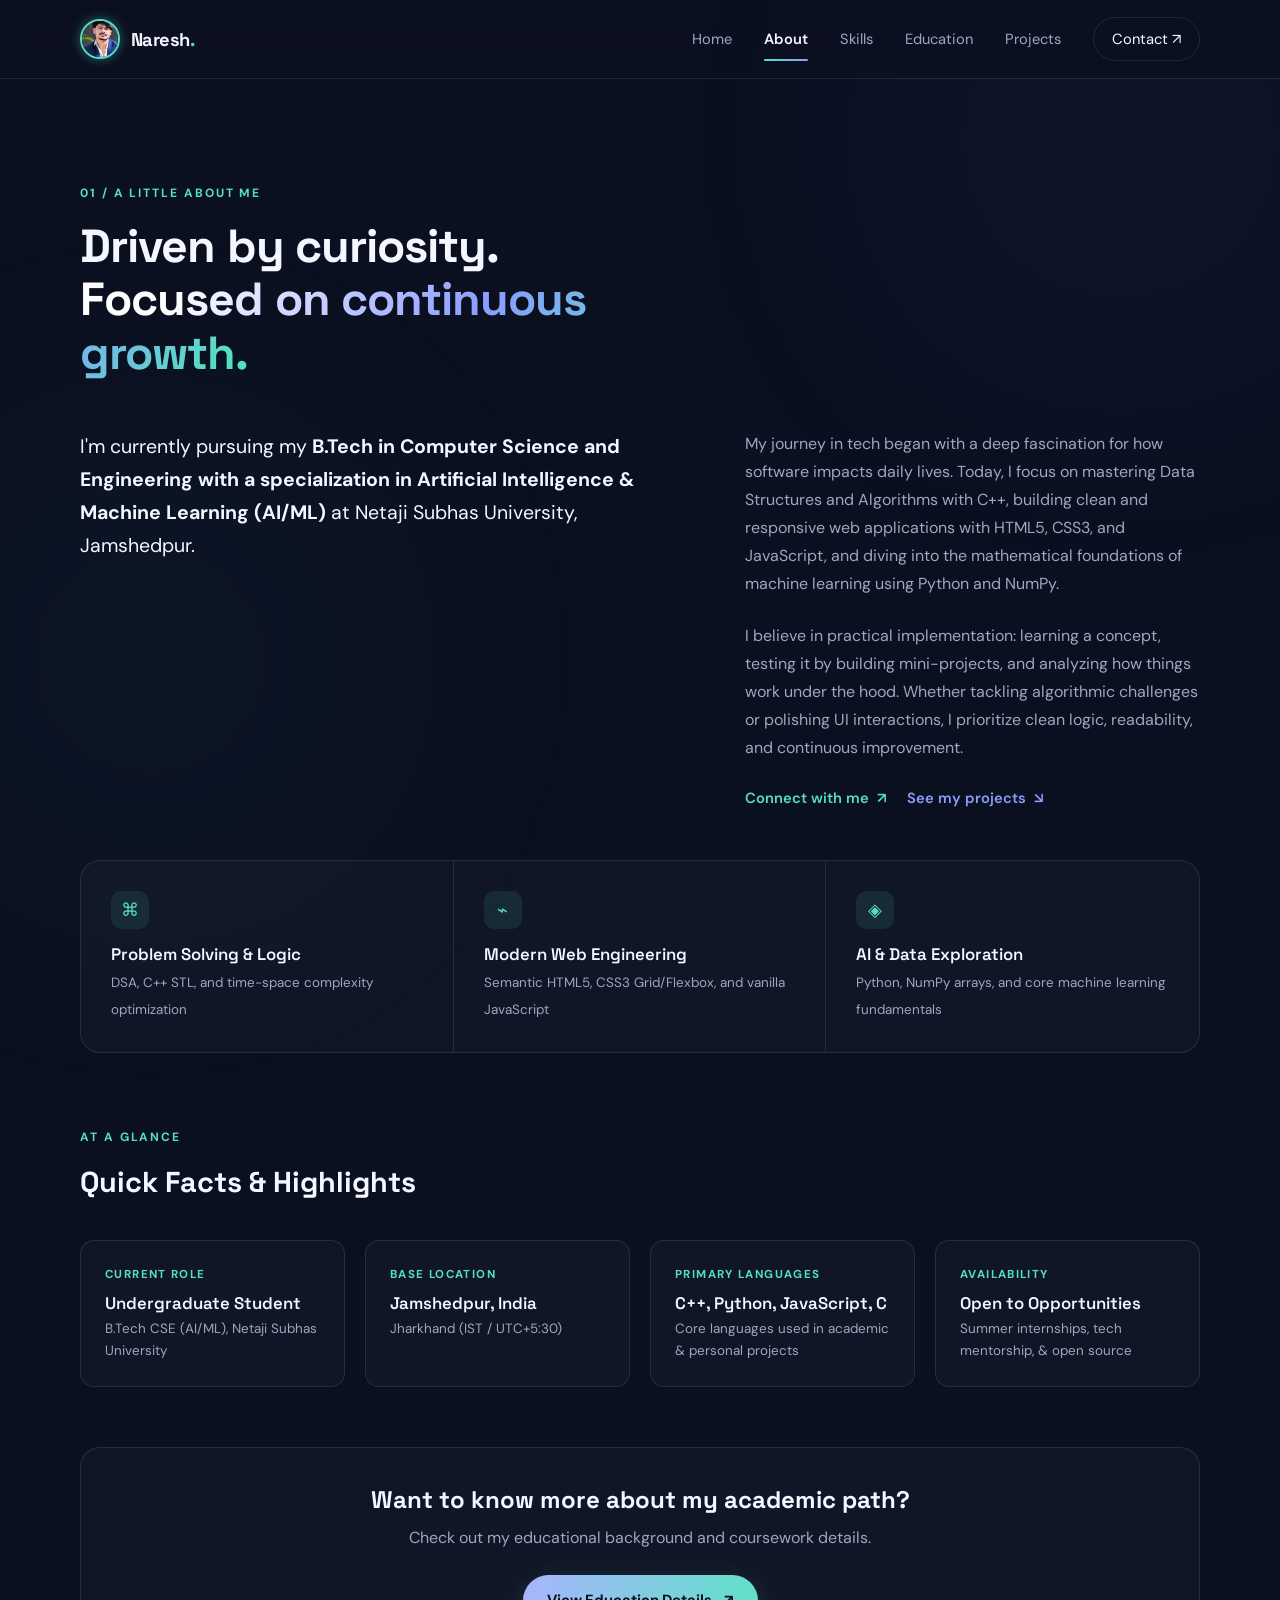
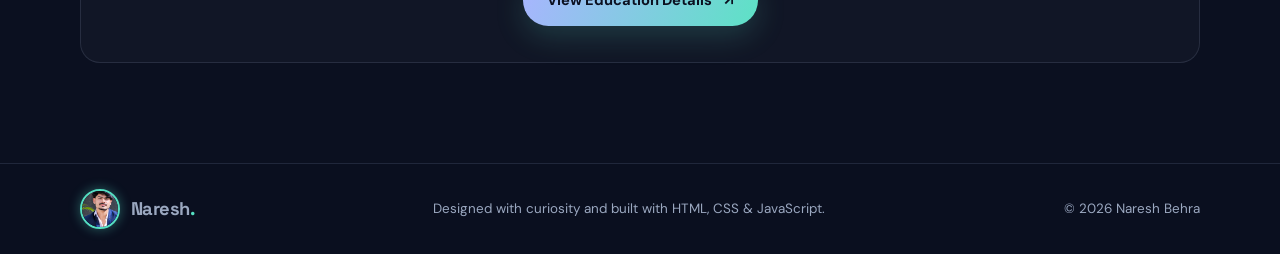
==== commit 7c358b50: "refactor: keep navigation links only in top header navbar and clean up footer" ====
--- a/about.html
+++ b/about.html
@@ -160,25 +160,16 @@
     </main>
 
     <!-- Footer -->
-        <footer class="site-footer">
+            <footer class="site-footer">
         <div class="container footer-inner">
             <a class="brand" href="index.html">
                 <img class="brand-avatar" src="assets/images/avatar.png" onerror="this.src='assets/images/profile.png';" alt="Naresh Behra">
                 <span>Naresh<span class="brand-dot">.</span></span>
             </a>
 
-            <div class="footer-nav">
-                <a href="index.html">Home</a>
-                <a href="about.html">About</a>
-                <a href="skills.html">Skills</a>
-                <a href="education.html">Education</a>
-                <a href="projects.html">Projects</a>
-                <a href="contact.html">Contact</a>
-            </div>
+            <p>Designed with curiosity and built with HTML, CSS & JavaScript.</p>
 
-            <div class="footer-copy">
-                <span>© <span class="current-year">2026</span> Naresh Behra</span>
-            </div>
+            <span>© <span class="current-year">2026</span> Naresh Behra</span>
         </div>
     </footer>
 
